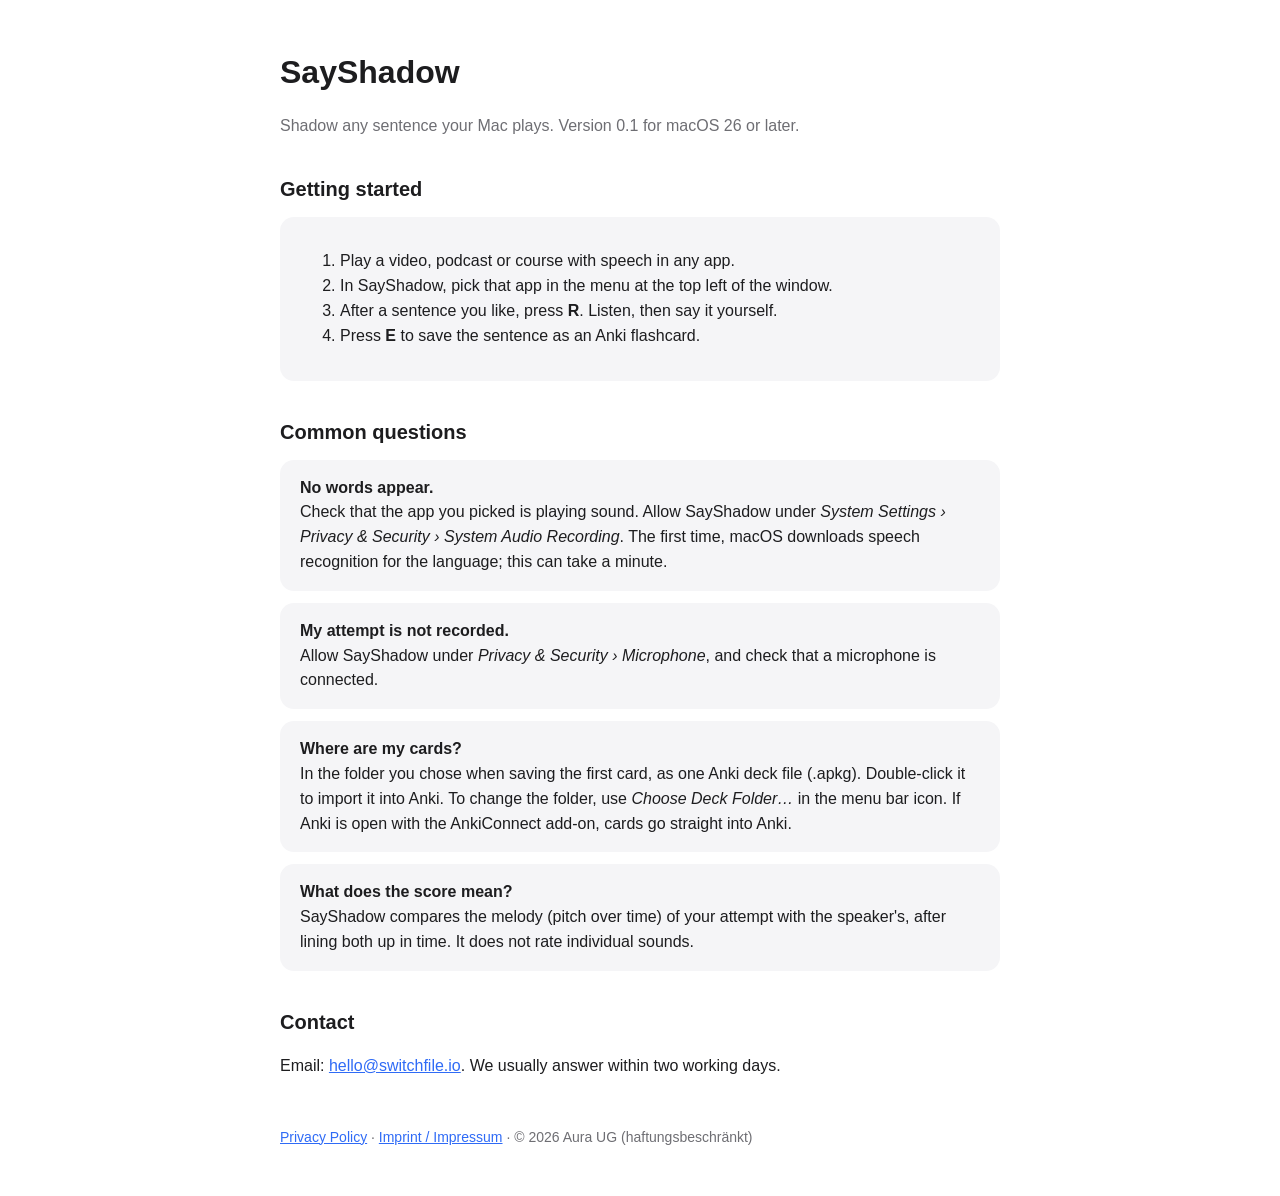
==== index.html @ d80c2fa8 "SayShadow: Support-, Datenschutz- und Impressumsseite Co-Authored-By: Claude Opus 5.5 <noreply@anthr" ====
<!doctype html>
<html lang="en"><head><meta charset="utf-8"><meta name="viewport" content="width=device-width, initial-scale=1">
<title>SayShadow – Support</title>
<style>
:root{color-scheme:light dark;--fg:#1d1d1f;--muted:#6e6e73;--bg:#fff;--card:#f5f5f7;--accent:#2f6bf6}
@media (prefers-color-scheme:dark){:root{--fg:#f5f5f7;--muted:#a1a1a6;--bg:#1c1c1e;--card:#2c2c2e;--accent:#5b8cff}}
body{margin:0;background:var(--bg);color:var(--fg);font:16px/1.55 -apple-system,BlinkMacSystemFont,"Helvetica Neue",sans-serif}
main{max-width:720px;margin:0 auto;padding:48px 20px}
h1{font-size:32px;margin:0 0 4px}h2{font-size:20px;margin:36px 0 8px}p,li{color:var(--fg)}.muted{color:var(--muted)}
.card{background:var(--card);border-radius:14px;padding:16px 20px;margin:12px 0}a{color:var(--accent)}
footer{margin-top:48px;font-size:14px;color:var(--muted)}
</style></head>
<body><main>
<h1>SayShadow</h1>
<p class="muted">Shadow any sentence your Mac plays. Version 0.1 for macOS 26 or later.</p>

<h2>Getting started</h2>
<div class="card"><ol>
<li>Play a video, podcast or course with speech in any app.</li>
<li>In SayShadow, pick that app in the menu at the top left of the window.</li>
<li>After a sentence you like, press <b>R</b>. Listen, then say it yourself.</li>
<li>Press <b>E</b> to save the sentence as an Anki flashcard.</li>
</ol></div>

<h2>Common questions</h2>
<div class="card"><b>No words appear.</b><br>Check that the app you picked is playing sound. Allow SayShadow under <i>System Settings › Privacy &amp; Security › System Audio Recording</i>. The first time, macOS downloads speech recognition for the language; this can take a minute.</div>
<div class="card"><b>My attempt is not recorded.</b><br>Allow SayShadow under <i>Privacy &amp; Security › Microphone</i>, and check that a microphone is connected.</div>
<div class="card"><b>Where are my cards?</b><br>In the folder you chose when saving the first card, as one Anki deck file (.apkg). Double-click it to import it into Anki. To change the folder, use <i>Choose Deck Folder…</i> in the menu bar icon. If Anki is open with the AnkiConnect add-on, cards go straight into Anki.</div>
<div class="card"><b>What does the score mean?</b><br>SayShadow compares the melody (pitch over time) of your attempt with the speaker's, after lining both up in time. It does not rate individual sounds.</div>

<h2>Contact</h2>
<p>Email: <a href="mailto:hello@switchfile.io">hello@switchfile.io</a>. We usually answer within two working days.</p>

<footer><a href="privacy.html">Privacy Policy</a> · <a href="imprint.html">Imprint / Impressum</a> · © 2026 Aura UG (haftungsbeschränkt)</footer>
</main></body></html>
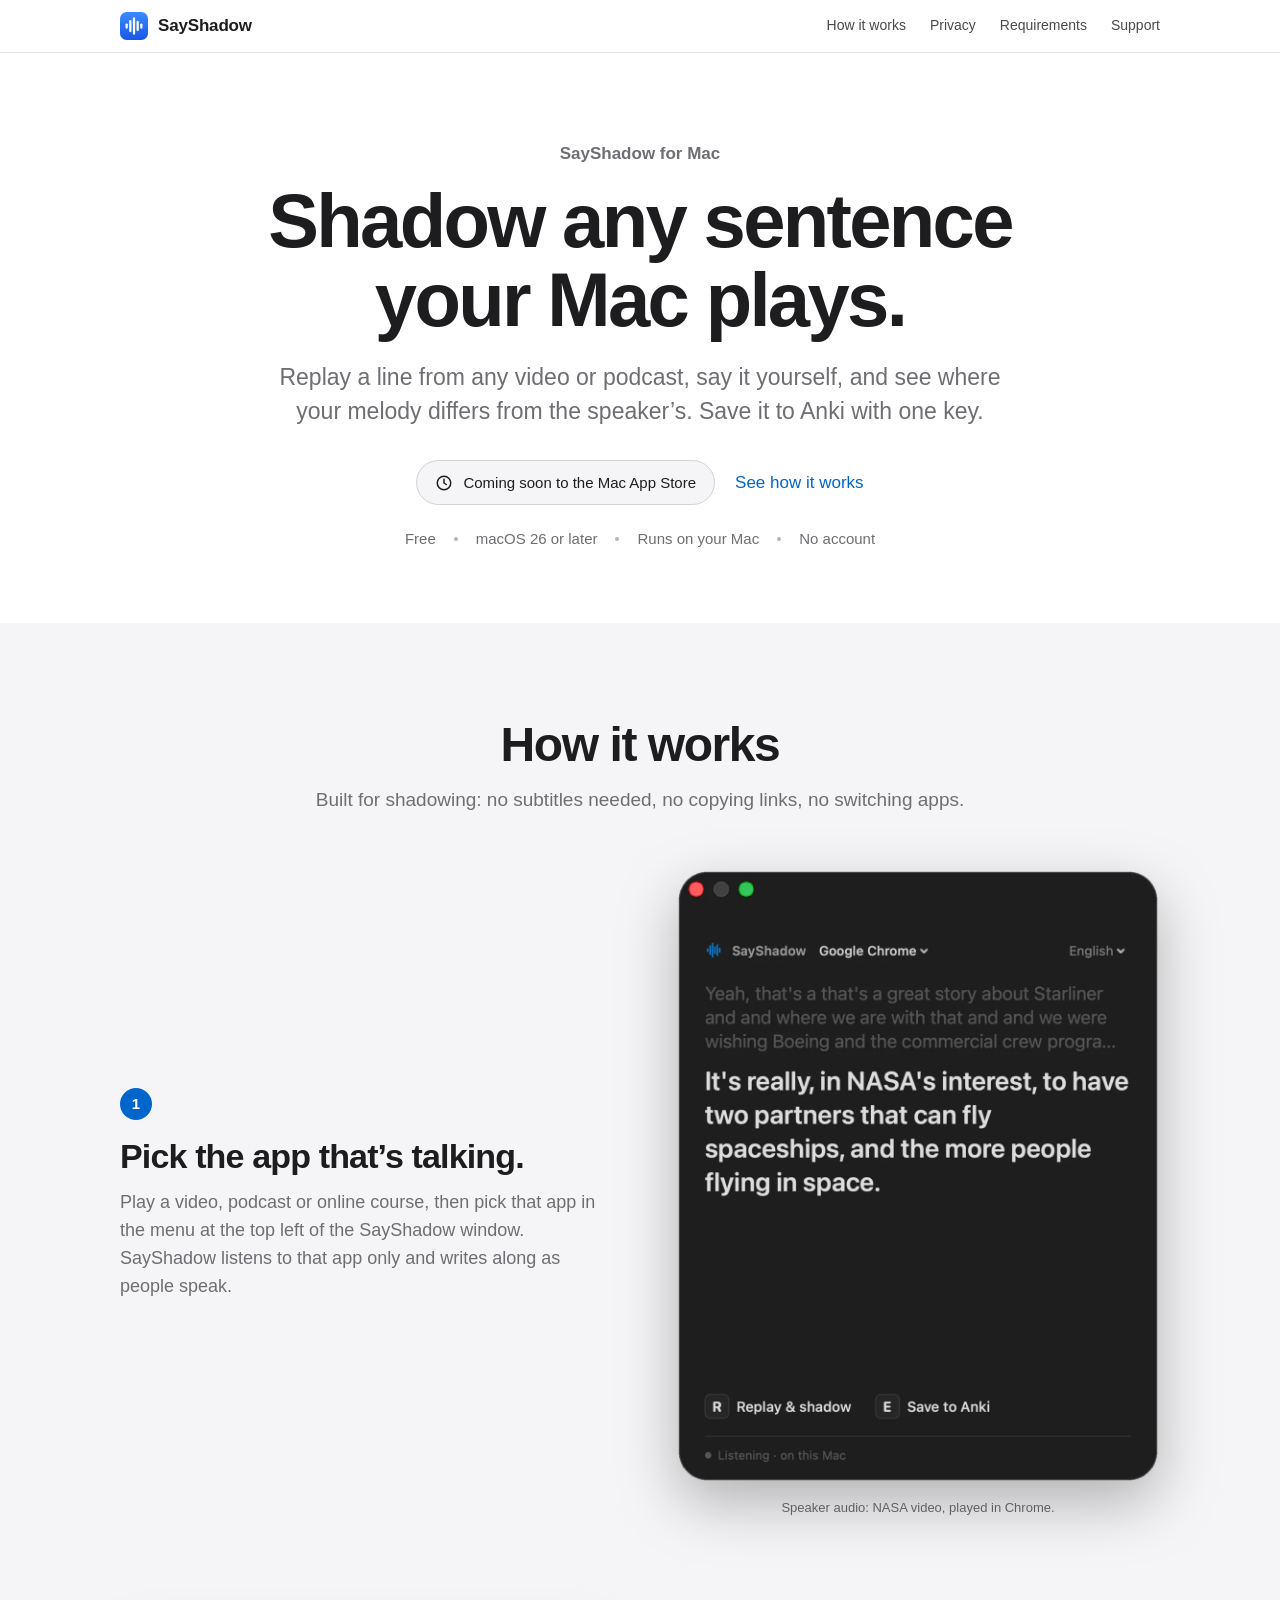
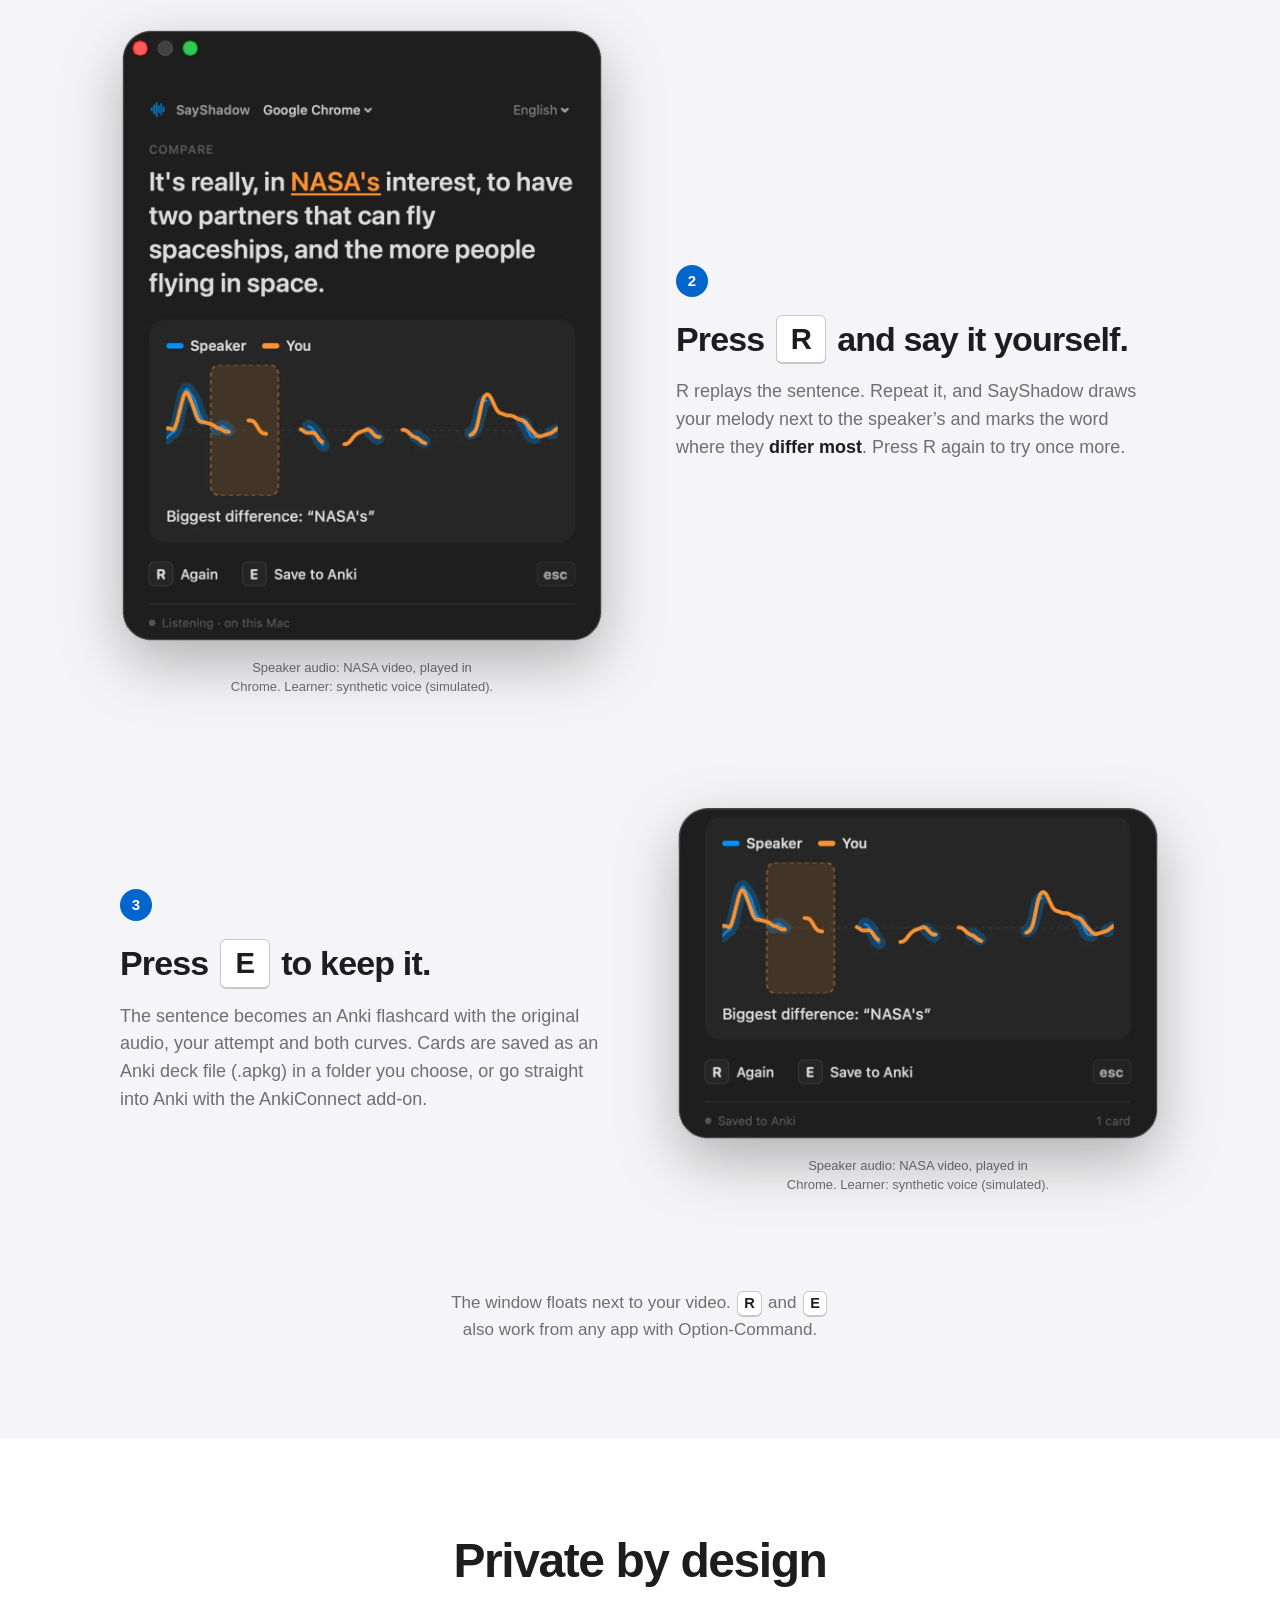
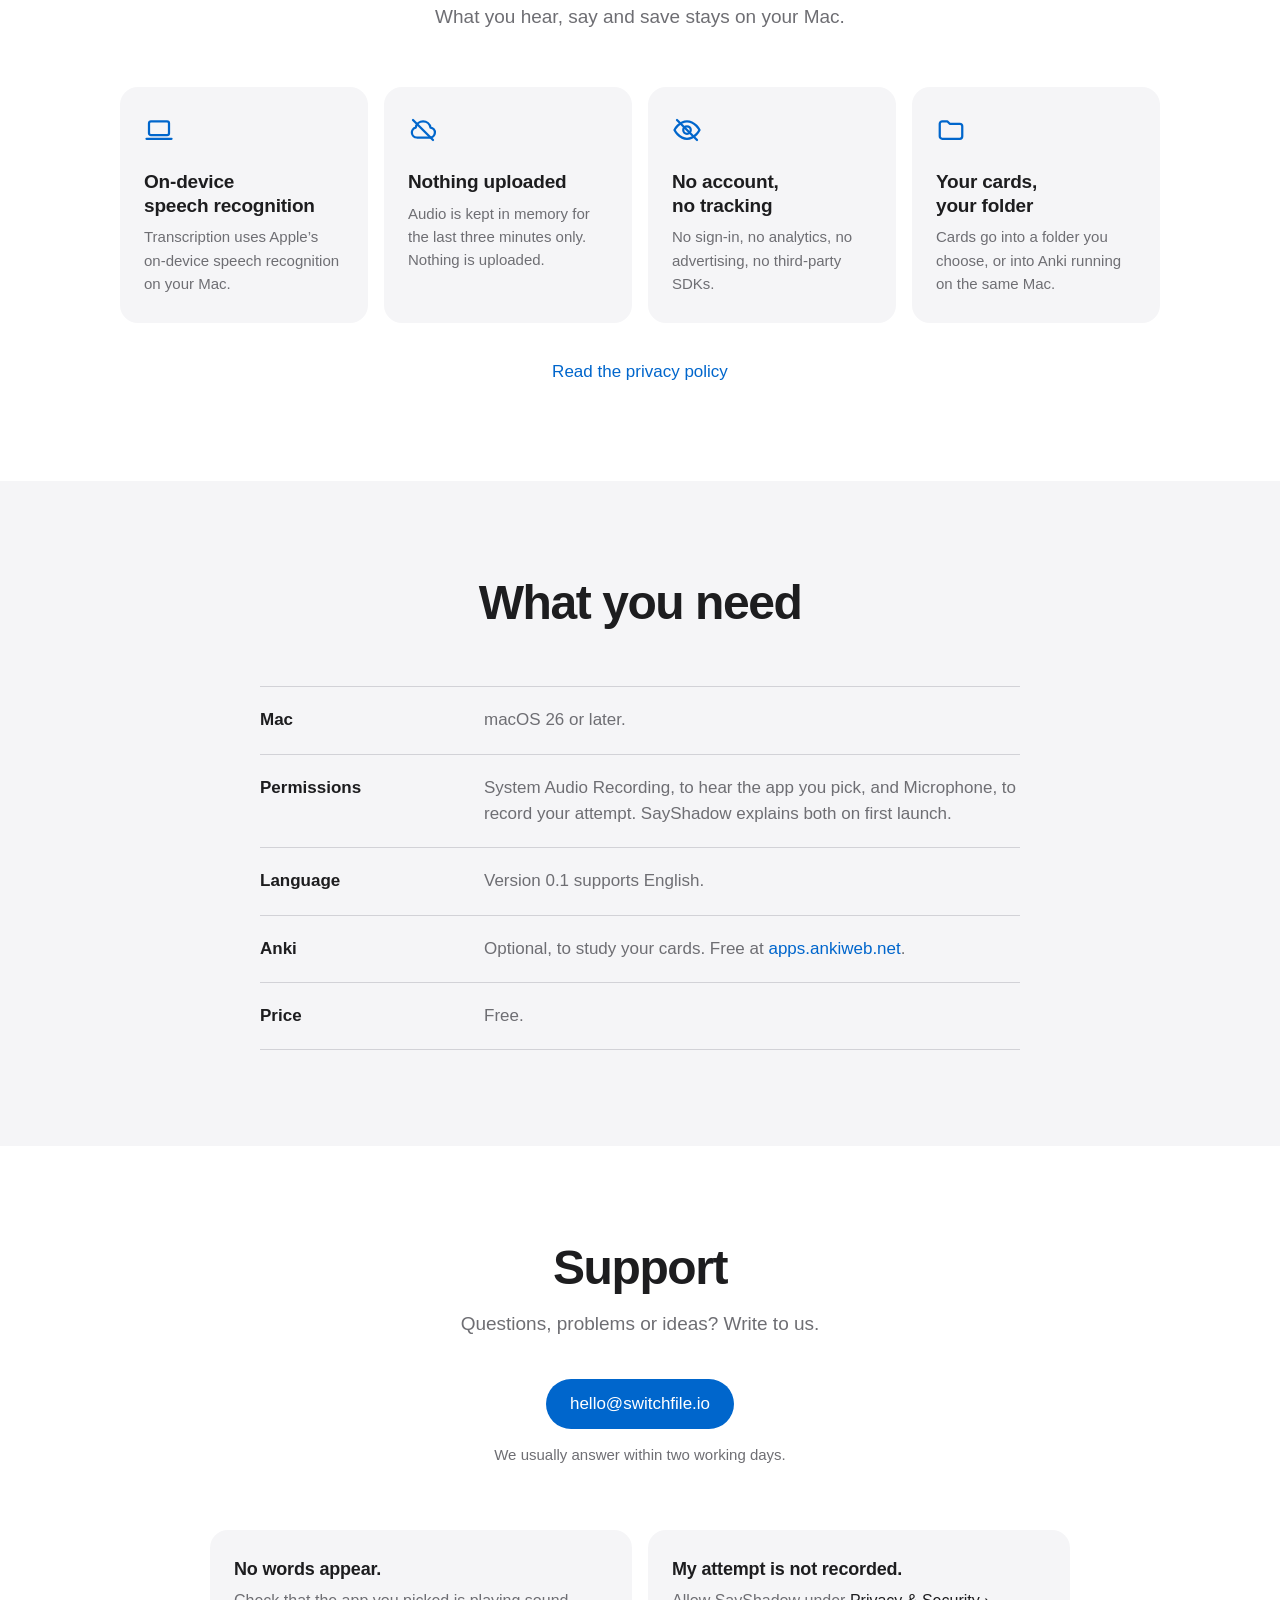
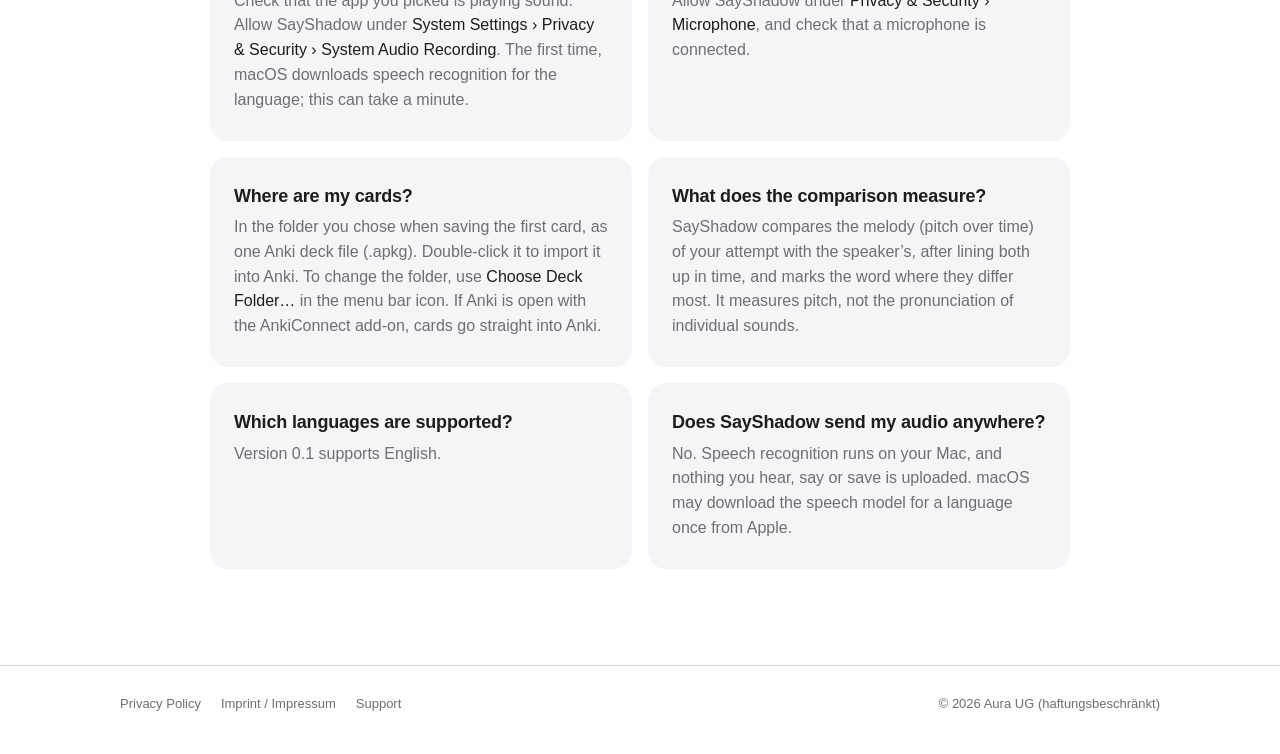
==== commit 4e1ce34a: "SayShadow: Supportseite als Landingpage überarbeitet - index.html neu: Hero mit Kernaussage, Ablauf " ====
--- a/index.html
+++ b/index.html
@@ -1,35 +1,207 @@
 <!doctype html>
-<html lang="en"><head><meta charset="utf-8"><meta name="viewport" content="width=device-width, initial-scale=1">
-<title>SayShadow – Support</title>
-<style>
-:root{color-scheme:light dark;--fg:#1d1d1f;--muted:#6e6e73;--bg:#fff;--card:#f5f5f7;--accent:#2f6bf6}
-@media (prefers-color-scheme:dark){:root{--fg:#f5f5f7;--muted:#a1a1a6;--bg:#1c1c1e;--card:#2c2c2e;--accent:#5b8cff}}
-body{margin:0;background:var(--bg);color:var(--fg);font:16px/1.55 -apple-system,BlinkMacSystemFont,"Helvetica Neue",sans-serif}
-main{max-width:720px;margin:0 auto;padding:48px 20px}
-h1{font-size:32px;margin:0 0 4px}h2{font-size:20px;margin:36px 0 8px}p,li{color:var(--fg)}.muted{color:var(--muted)}
-.card{background:var(--card);border-radius:14px;padding:16px 20px;margin:12px 0}a{color:var(--accent)}
-footer{margin-top:48px;font-size:14px;color:var(--muted)}
-</style></head>
-<body><main>
-<h1>SayShadow</h1>
-<p class="muted">Shadow any sentence your Mac plays. Version 0.1 for macOS 26 or later.</p>
-
-<h2>Getting started</h2>
-<div class="card"><ol>
-<li>Play a video, podcast or course with speech in any app.</li>
-<li>In SayShadow, pick that app in the menu at the top left of the window.</li>
-<li>After a sentence you like, press <b>R</b>. Listen, then say it yourself.</li>
-<li>Press <b>E</b> to save the sentence as an Anki flashcard.</li>
-</ol></div>
-
-<h2>Common questions</h2>
-<div class="card"><b>No words appear.</b><br>Check that the app you picked is playing sound. Allow SayShadow under <i>System Settings › Privacy &amp; Security › System Audio Recording</i>. The first time, macOS downloads speech recognition for the language; this can take a minute.</div>
-<div class="card"><b>My attempt is not recorded.</b><br>Allow SayShadow under <i>Privacy &amp; Security › Microphone</i>, and check that a microphone is connected.</div>
-<div class="card"><b>Where are my cards?</b><br>In the folder you chose when saving the first card, as one Anki deck file (.apkg). Double-click it to import it into Anki. To change the folder, use <i>Choose Deck Folder…</i> in the menu bar icon. If Anki is open with the AnkiConnect add-on, cards go straight into Anki.</div>
-<div class="card"><b>What does the score mean?</b><br>SayShadow compares the melody (pitch over time) of your attempt with the speaker's, after lining both up in time. It does not rate individual sounds.</div>
-
-<h2>Contact</h2>
-<p>Email: <a href="mailto:hello@switchfile.io">hello@switchfile.io</a>. We usually answer within two working days.</p>
-
-<footer><a href="privacy.html">Privacy Policy</a> · <a href="imprint.html">Imprint / Impressum</a> · © 2026 Aura UG (haftungsbeschränkt)</footer>
-</main></body></html>
+<html lang="en">
+<head>
+<meta charset="utf-8">
+<meta name="viewport" content="width=device-width, initial-scale=1">
+<title>SayShadow – Shadow any sentence your Mac plays</title>
+<meta name="description" content="SayShadow for Mac: replay a line from any video or podcast, say it yourself and see where your melody differs from the speaker's. Save it to Anki with one key. Free, on-device, no account.">
+<meta name="color-scheme" content="light dark">
+<meta name="theme-color" content="#ffffff" media="(prefers-color-scheme: light)">
+<meta name="theme-color" content="#000000" media="(prefers-color-scheme: dark)">
+<link rel="canonical" href="https://florainx.github.io/sayshadow/">
+<link rel="icon" type="image/svg+xml" href="data:image/svg+xml,%3Csvg xmlns='http://www.w3.org/2000/svg' viewBox='0 0 32 32'%3E%3Cdefs%3E%3ClinearGradient id='g' x1='0' y1='0' x2='0' y2='1'%3E%3Cstop offset='0' stop-color='%233b8bff'/%3E%3Cstop offset='1' stop-color='%231957e6'/%3E%3C/linearGradient%3E%3C/defs%3E%3Crect width='32' height='32' rx='7.5' fill='url(%23g)'/%3E%3Cg fill='%23fff'%3E%3Crect x='6.3' y='13' width='2.6' height='6' rx='1.3'/%3E%3Crect x='10.5' y='9' width='2.6' height='14' rx='1.3'/%3E%3Crect x='14.7' y='6' width='2.6' height='20' rx='1.3'/%3E%3Crect x='18.9' y='10' width='2.6' height='12' rx='1.3'/%3E%3Crect x='23.1' y='13' width='2.6' height='6' rx='1.3'/%3E%3C/g%3E%3C/svg%3E">
+<meta property="og:type" content="website">
+<meta property="og:site_name" content="SayShadow">
+<meta property="og:title" content="SayShadow – Shadow any sentence your Mac plays">
+<meta property="og:description" content="Replay a line from any video or podcast, say it yourself and see where your melody differs from the speaker's. Save it to Anki with one key.">
+<meta property="og:url" content="https://florainx.github.io/sayshadow/">
+<meta property="og:image" content="https://florainx.github.io/sayshadow/assets/og.jpg">
+<meta property="og:image:width" content="1200">
+<meta property="og:image:height" content="750">
+<meta property="og:image:alt" content="The SayShadow window writing along with a video played in Chrome.">
+<meta name="twitter:card" content="summary_large_image">
+<link rel="stylesheet" href="style.css">
+</head>
+<body>
+<a class="skip" href="#main">Skip to content</a>
+
+<header class="site-header">
+  <div class="wrap">
+    <a class="brand" href="./" aria-label="SayShadow home">
+      <svg viewBox="0 0 32 32" aria-hidden="true"><defs><linearGradient id="logo-g" x1="0" y1="0" x2="0" y2="1"><stop offset="0" stop-color="#3b8bff"/><stop offset="1" stop-color="#1957e6"/></linearGradient></defs><rect width="32" height="32" rx="7.5" fill="url(#logo-g)"/><g fill="#fff"><rect x="6.3" y="13" width="2.6" height="6" rx="1.3"/><rect x="10.5" y="9" width="2.6" height="14" rx="1.3"/><rect x="14.7" y="6" width="2.6" height="20" rx="1.3"/><rect x="18.9" y="10" width="2.6" height="12" rx="1.3"/><rect x="23.1" y="13" width="2.6" height="6" rx="1.3"/></g></svg>
+      SayShadow
+    </a>
+    <nav class="site-nav" aria-label="Main">
+      <a href="#how">How it works</a>
+      <a href="#privacy">Privacy</a>
+      <a href="#requirements">Requirements</a>
+      <a class="keep" href="#support">Support</a>
+    </nav>
+  </div>
+</header>
+
+<main id="main">
+  <div class="hero wrap">
+    <p class="eyebrow">SayShadow for Mac</p>
+    <h1>Shadow any sentence your Mac plays.</h1>
+    <p class="lede">Replay a line from any video or podcast, say it yourself, and see where your melody differs from the speaker’s. Save it to Anki with one key.</p>
+    <div class="hero-meta">
+      <span class="badge">
+        <svg viewBox="0 0 24 24" fill="none" stroke="currentColor" stroke-width="2" stroke-linecap="round" stroke-linejoin="round" aria-hidden="true"><circle cx="12" cy="12" r="9"/><path d="M12 7v5l3 2"/></svg>
+        Coming soon to the Mac App Store
+      </span>
+      <a href="#how">See how it works</a>
+    </div>
+    <ul class="facts" aria-label="At a glance">
+      <li>Free</li>
+      <li>macOS 26 or later</li>
+      <li>Runs on your Mac</li>
+      <li>No account</li>
+    </ul>
+  </div>
+
+  <section id="how" class="alt" aria-labelledby="how-title">
+    <div class="wrap">
+      <div class="section-head">
+        <h2 id="how-title">How it works</h2>
+        <p>Built for shadowing: no subtitles needed, no copying links, no switching apps.</p>
+      </div>
+      <ol class="steps">
+        <li class="step">
+          <div class="step-text">
+            <span class="step-num" aria-hidden="true">1</span>
+            <h3>Pick the app that’s talking.</h3>
+            <p>Play a video, podcast or online course, then pick that app in the menu at the top left of the SayShadow window. SayShadow listens to that app only and writes along as people speak.</p>
+          </div>
+          <figure class="shot">
+            <div class="frame"><img src="assets/win-transcript.webp" width="1000" height="1272" alt="SayShadow window with Google Chrome selected as the source, showing a live transcript. The current sentence reads: It’s really, in NASA’s interest, to have two partners that can fly spaceships, and the more people flying in space."></div>
+            <figcaption>Speaker audio: NASA video, played in Chrome.</figcaption>
+          </figure>
+        </li>
+        <li class="step">
+          <div class="step-text">
+            <span class="step-num" aria-hidden="true">2</span>
+            <h3>Press <kbd>R</kbd> and say it yourself.</h3>
+            <p>R replays the sentence. Repeat it, and SayShadow draws your melody next to the speaker’s and marks the word where they <strong>differ most</strong>. Press R again to try once more.</p>
+          </div>
+          <figure class="shot">
+            <div class="frame"><img src="assets/win-compare.webp" width="1000" height="1272" loading="lazy" decoding="async" alt="Compare view: the speaker’s pitch curve in blue and the learner’s in orange, drawn on top of each other. The word NASA’s is highlighted as the biggest difference."></div>
+            <figcaption>Speaker audio: NASA video, played in Chrome. Learner: synthetic voice (simulated).</figcaption>
+          </figure>
+        </li>
+        <li class="step">
+          <div class="step-text">
+            <span class="step-num" aria-hidden="true">3</span>
+            <h3>Press <kbd>E</kbd> to keep it.</h3>
+            <p>The sentence becomes an Anki flashcard with the original audio, your attempt and both curves. Cards are saved as an Anki deck file (.apkg) in a folder you choose, or go straight into Anki with the AnkiConnect add-on.</p>
+          </div>
+          <figure class="shot">
+            <div class="frame"><img src="assets/win-saved.webp" width="1000" height="688" loading="lazy" decoding="async" alt="Lower part of the compare view after pressing E: both pitch curves, the keys Again and Save to Anki, and the status line Saved to Anki, 1 card."></div>
+            <figcaption>Speaker audio: NASA video, played in Chrome. Learner: synthetic voice (simulated).</figcaption>
+          </figure>
+        </li>
+      </ol>
+      <p class="tip">The window floats next to your video. <kbd>R</kbd> and <kbd>E</kbd> also work from any app with <span class="nowrap">Option-Command</span>.</p>
+    </div>
+  </section>
+
+  <section id="privacy" aria-labelledby="privacy-title">
+    <div class="wrap">
+      <div class="section-head">
+        <h2 id="privacy-title">Private by design</h2>
+        <p>What you hear, say and save stays on your Mac.</p>
+      </div>
+      <div class="grid">
+        <div class="card">
+          <svg viewBox="0 0 24 24" fill="none" stroke="currentColor" stroke-width="1.8" stroke-linecap="round" stroke-linejoin="round" aria-hidden="true"><rect x="4" y="5" width="16" height="11" rx="1.5"/><path d="M2 19h20"/></svg>
+          <h3>On-device speech recognition</h3>
+          <p>Transcription uses Apple’s on-device speech recognition on your Mac.</p>
+        </div>
+        <div class="card">
+          <svg viewBox="0 0 24 24" fill="none" stroke="currentColor" stroke-width="1.8" stroke-linecap="round" stroke-linejoin="round" aria-hidden="true"><path d="M7 18h10.5a4 4 0 0 0 .5-7.97A6 6 0 0 0 6.2 10.1 4 4 0 0 0 7 18z"/><path d="M4 4l16 16"/></svg>
+          <h3>Nothing uploaded</h3>
+          <p>Audio is kept in memory for the last three minutes only. Nothing is uploaded.</p>
+        </div>
+        <div class="card">
+          <svg viewBox="0 0 24 24" fill="none" stroke="currentColor" stroke-width="1.8" stroke-linecap="round" stroke-linejoin="round" aria-hidden="true"><path d="M2 12s3.5-7 10-7 10 7 10 7-3.5 7-10 7S2 12 2 12z"/><circle cx="12" cy="12" r="3"/><path d="M4 4l16 16"/></svg>
+          <h3>No account, no tracking</h3>
+          <p>No sign-in, no analytics, no advertising, no third-party SDKs.</p>
+        </div>
+        <div class="card">
+          <svg viewBox="0 0 24 24" fill="none" stroke="currentColor" stroke-width="1.8" stroke-linecap="round" stroke-linejoin="round" aria-hidden="true"><path d="M3 7a2 2 0 0 1 2-2h4l2 2h8a2 2 0 0 1 2 2v8a2 2 0 0 1-2 2H5a2 2 0 0 1-2-2z"/></svg>
+          <h3>Your cards, your folder</h3>
+          <p>Cards go into a folder you choose, or into Anki running on the same Mac.</p>
+        </div>
+      </div>
+      <p class="more"><a href="privacy.html">Read the privacy policy</a></p>
+    </div>
+  </section>
+
+  <section id="requirements" class="alt" aria-labelledby="req-title">
+    <div class="wrap">
+      <div class="section-head">
+        <h2 id="req-title">What you need</h2>
+      </div>
+      <dl class="specs">
+        <div><dt>Mac</dt><dd>macOS 26 or later.</dd></div>
+        <div><dt>Permissions</dt><dd>System Audio Recording, to hear the app you pick, and Microphone, to record your attempt. SayShadow explains both on first launch.</dd></div>
+        <div><dt>Language</dt><dd>Version 0.1 supports English.</dd></div>
+        <div><dt>Anki</dt><dd>Optional, to study your cards. Free at <a href="https://apps.ankiweb.net/">apps.ankiweb.net</a>.</dd></div>
+        <div><dt>Price</dt><dd>Free.</dd></div>
+      </dl>
+    </div>
+  </section>
+
+  <section id="support" aria-labelledby="support-title">
+    <div class="wrap">
+      <div class="section-head">
+        <h2 id="support-title">Support</h2>
+        <p>Questions, problems or ideas? Write to us.</p>
+      </div>
+      <div class="contact">
+        <a class="button" href="mailto:hello@switchfile.io?subject=SayShadow">hello@switchfile.io</a>
+        <p>We usually answer within two working days.</p>
+      </div>
+      <h2 class="visually-hidden" id="faq-title">Common questions</h2>
+      <div class="faq" role="list" aria-labelledby="faq-title">
+        <div class="card" role="listitem">
+          <h3>No words appear.</h3>
+          <p>Check that the app you picked is playing sound. Allow SayShadow under <i>System Settings › Privacy &amp; Security › System Audio Recording</i>. The first time, macOS downloads speech recognition for the language; this can take a minute.</p>
+        </div>
+        <div class="card" role="listitem">
+          <h3>My attempt is not recorded.</h3>
+          <p>Allow SayShadow under <i>Privacy &amp; Security › Microphone</i>, and check that a microphone is connected.</p>
+        </div>
+        <div class="card" role="listitem">
+          <h3>Where are my cards?</h3>
+          <p>In the folder you chose when saving the first card, as one Anki deck file (.apkg). Double-click it to import it into Anki. To change the folder, use <i>Choose Deck Folder…</i> in the menu bar icon. If Anki is open with the AnkiConnect add-on, cards go straight into Anki.</p>
+        </div>
+        <div class="card" role="listitem">
+          <h3>What does the comparison measure?</h3>
+          <p>SayShadow compares the melody (pitch over time) of your attempt with the speaker’s, after lining both up in time, and marks the word where they differ most. It measures pitch, not the pronunciation of individual sounds.</p>
+        </div>
+        <div class="card" role="listitem">
+          <h3>Which languages are supported?</h3>
+          <p>Version 0.1 supports English.</p>
+        </div>
+        <div class="card" role="listitem">
+          <h3>Does SayShadow send my audio anywhere?</h3>
+          <p>No. Speech recognition runs on your Mac, and nothing you hear, say or save is uploaded. macOS may download the speech model for a language once from Apple.</p>
+        </div>
+      </div>
+    </div>
+  </section>
+</main>
+
+<footer class="site-footer">
+  <div class="wrap">
+    <nav aria-label="Legal">
+      <a href="privacy.html">Privacy Policy</a>
+      <a href="imprint.html">Imprint / Impressum</a>
+      <a href="#support">Support</a>
+    </nav>
+    <p>© 2026 Aura UG (haftungsbeschränkt)</p>
+  </div>
+</footer>
+</body>
+</html>
--- a/style.css
+++ b/style.css
@@ -0,0 +1,208 @@
+/* SayShadow – gemeinsames Stylesheet für Support, Datenschutz und Impressum */
+
+:root {
+  color-scheme: light dark;
+  --bg: #ffffff;
+  --surface: #f5f5f7;
+  --card: #ffffff;
+  --fg: #1d1d1f;
+  --muted: #6e6e73;
+  --line: #d2d2d7;
+  --accent: #0066cc;
+  --key-bg: #ffffff;
+  --key-line: #c7c7cc;
+  --shadow: 0 24px 48px -16px rgba(0, 0, 0, .28), 0 8px 16px -8px rgba(0, 0, 0, .18);
+  --radius: 18px;
+  --wrap: 1080px;
+  --gutter: 20px;
+}
+
+@media (prefers-color-scheme: dark) {
+  :root {
+    --bg: #000000;
+    --surface: #111113;
+    --card: #1c1c1e;
+    --fg: #f5f5f7;
+    --muted: #a1a1a6;
+    --line: #38383a;
+    --accent: #2997ff;
+    --key-bg: #2c2c2e;
+    --key-line: #48484a;
+    --shadow: 0 24px 48px -16px rgba(0, 0, 0, .9), 0 0 0 1px rgba(255, 255, 255, .04);
+  }
+}
+
+*, *::before, *::after { box-sizing: border-box; }
+
+html { -webkit-text-size-adjust: 100%; scroll-behavior: smooth; scroll-padding-top: 72px; }
+@media (prefers-reduced-motion: reduce) { html { scroll-behavior: auto; } }
+
+body {
+  margin: 0;
+  background: var(--bg);
+  color: var(--fg);
+  font: 17px/1.55 -apple-system, BlinkMacSystemFont, "SF Pro Text", "Segoe UI", Roboto, "Helvetica Neue", Arial, sans-serif;
+  -webkit-font-smoothing: antialiased;
+  text-rendering: optimizeLegibility;
+}
+/* Fußzeile auch auf kurzen Seiten (Impressum) unten halten */
+body { min-height: 100vh; display: flex; flex-direction: column; }
+body > main { flex: 1 0 auto; }
+.legal { width: 100%; }
+
+img { max-width: 100%; height: auto; display: block; }
+a { color: var(--accent); text-decoration: none; }
+a:hover { text-decoration: underline; }
+a:focus-visible, summary:focus-visible { outline: 2px solid var(--accent); outline-offset: 3px; border-radius: 4px; }
+
+h1, h2, h3 { margin: 0; letter-spacing: -0.02em; line-height: 1.1; text-wrap: balance; }
+.lede, .section-head p, .tip, .shot figcaption { text-wrap: balance; }
+p { margin: 0; }
+
+.wrap { max-width: var(--wrap); margin: 0 auto; padding: 0 var(--gutter); }
+.muted { color: var(--muted); }
+.nowrap { white-space: nowrap; }
+.visually-hidden { position: absolute; width: 1px; height: 1px; margin: -1px; padding: 0; overflow: hidden; clip: rect(0 0 0 0); white-space: nowrap; border: 0; }
+
+.skip {
+  position: absolute; left: 12px; top: -60px; z-index: 10;
+  background: var(--fg); color: var(--bg); padding: 8px 14px; border-radius: 8px;
+}
+.skip:focus { top: 12px; }
+
+/* Kopfzeile */
+.site-header {
+  position: sticky; top: 0; z-index: 5;
+  background: color-mix(in srgb, var(--bg) 80%, transparent);
+  -webkit-backdrop-filter: saturate(180%) blur(20px);
+  backdrop-filter: saturate(180%) blur(20px);
+  border-bottom: 1px solid color-mix(in srgb, var(--line) 60%, transparent);
+}
+.site-header .wrap { display: flex; align-items: center; justify-content: space-between; height: 52px; gap: 16px; }
+.brand { display: inline-flex; align-items: center; gap: 10px; color: var(--fg); font-weight: 600; font-size: 17px; letter-spacing: -0.01em; }
+.brand:hover { text-decoration: none; }
+.brand svg { width: 28px; height: 28px; flex: none; }
+.site-nav { display: flex; gap: 24px; font-size: 14px; }
+.site-nav a { color: var(--fg); opacity: .8; }
+.site-nav a:hover { opacity: 1; text-decoration: none; }
+
+/* Hero */
+.hero { text-align: center; padding-top: 88px; padding-bottom: 72px; }
+.eyebrow { font-size: 17px; font-weight: 600; color: var(--muted); margin-bottom: 14px; }
+.hero h1 { font-size: clamp(40px, 7.2vw, 76px); font-weight: 700; letter-spacing: -0.035em; line-height: 1.04; max-width: 13em; margin: 0 auto; }
+.hero .lede { font-size: clamp(19px, 2.3vw, 23px); line-height: 1.45; color: var(--muted); max-width: 34em; margin: 22px auto 0; }
+.hero-meta { display: flex; flex-wrap: wrap; justify-content: center; align-items: center; gap: 12px 20px; margin-top: 32px; }
+.badge {
+  display: inline-flex; align-items: center; gap: 10px;
+  padding: 10px 18px; border-radius: 999px;
+  background: var(--surface); border: 1px solid var(--line);
+  font-size: 15px; font-weight: 500;
+}
+.badge svg { width: 18px; height: 18px; flex: none; }
+.facts { display: flex; flex-wrap: wrap; justify-content: center; gap: 6px 18px; margin: 22px 0 0; padding: 0; list-style: none; font-size: 15px; color: var(--muted); }
+.facts li { display: inline-flex; align-items: center; gap: 6px; }
+.facts li + li::before { content: ""; width: 4px; height: 4px; border-radius: 50%; background: currentColor; opacity: .5; margin-right: 12px; }
+
+/* Abschnitte */
+section { padding: 96px 0; }
+.alt { background: var(--surface); }
+.section-head { text-align: center; max-width: 40em; margin: 0 auto 56px; }
+.section-head h2 { font-size: clamp(32px, 4.6vw, 48px); font-weight: 700; letter-spacing: -0.03em; }
+.section-head p { font-size: 19px; color: var(--muted); margin-top: 14px; }
+
+/* Ablauf in drei Schritten */
+.steps { list-style: none; margin: 0; padding: 0; display: grid; gap: 112px; }
+.step { display: grid; grid-template-columns: 1fr 1fr; align-items: center; gap: 72px; }
+.step:nth-child(even) .step-text { order: 2; }
+.step-num {
+  display: inline-grid; place-items: center; width: 32px; height: 32px; border-radius: 50%;
+  background: var(--accent); color: #fff; font-size: 15px; font-weight: 600; margin-bottom: 18px;
+}
+@media (prefers-color-scheme: dark) { .step-num { color: #000; } }
+.step h3 { font-size: clamp(26px, 3.2vw, 34px); font-weight: 700; letter-spacing: -0.025em; }
+.step-text p { margin-top: 14px; font-size: 18px; color: var(--muted); max-width: 30em; }
+.step-text p strong { color: var(--fg); font-weight: 600; }
+.shot { margin: 0; }
+/* Schatten über filter, damit er den runden Fensterecken (Alpha) folgt */
+.frame { max-width: 480px; margin: 0 auto; filter: drop-shadow(0 22px 30px rgba(0, 0, 0, .28)); }
+.shot img { width: 100%; }
+.shot figcaption { font-size: 13px; line-height: 1.45; color: var(--muted); text-align: center; margin: 18px auto 0; max-width: 30em; }
+.tip { margin: 96px auto 0; max-width: 40em; text-align: center; font-size: 17px; color: var(--muted); }
+
+kbd {
+  display: inline-block; min-width: 1.7em; padding: 0 .4em; margin: 0 .1em;
+  font: 600 .86em/1.6 -apple-system, BlinkMacSystemFont, "SF Pro Text", "Segoe UI", Roboto, sans-serif;
+  text-align: center; color: var(--fg);
+  background: var(--key-bg); border: 1px solid var(--key-line); border-bottom-width: 2px; border-radius: 6px;
+  vertical-align: .06em;
+}
+
+/* Datenschutz-Karten und Anforderungen */
+.grid { display: grid; grid-template-columns: repeat(4, 1fr); gap: 16px; }
+.card { background: var(--surface); border-radius: var(--radius); padding: 28px 24px; }
+.alt .card { background: var(--card); }
+.card svg { width: 30px; height: 30px; color: var(--accent); margin-bottom: 16px; }
+.card h3 { font-size: 19px; font-weight: 600; letter-spacing: -0.01em; line-height: 1.25; }
+.card p { margin-top: 8px; font-size: 15px; color: var(--muted); }
+.more { text-align: center; margin-top: 36px; font-size: 17px; }
+
+.specs { max-width: 760px; margin: 0 auto; border-top: 1px solid var(--line); }
+.specs div { display: grid; grid-template-columns: 200px 1fr; gap: 24px; padding: 20px 0; border-bottom: 1px solid var(--line); }
+.specs dt { font-weight: 600; }
+.specs dd { margin: 0; color: var(--muted); }
+
+/* Support und FAQ */
+.contact { text-align: center; margin: -16px auto 64px; }
+.button {
+  display: inline-block; padding: 12px 24px; border-radius: 999px;
+  background: var(--accent); color: #fff; font-size: 17px; font-weight: 500;
+}
+@media (prefers-color-scheme: dark) { .button { color: #000; } }
+.button:hover { text-decoration: none; filter: brightness(1.08); }
+.contact p { margin-top: 14px; font-size: 15px; color: var(--muted); }
+.faq { max-width: 860px; margin: 0 auto; display: grid; grid-template-columns: 1fr 1fr; gap: 16px; }
+.faq .card h3 { font-size: 18px; }
+.faq .card p { font-size: 16px; line-height: 1.55; }
+.faq i { font-style: normal; color: var(--fg); }
+
+/* Fußzeile */
+.site-footer { border-top: 1px solid var(--line); padding: 28px 0 40px; font-size: 13px; color: var(--muted); }
+.site-footer .wrap { display: flex; flex-wrap: wrap; justify-content: space-between; gap: 12px 24px; }
+.site-footer nav { display: flex; flex-wrap: wrap; gap: 8px 20px; }
+.site-footer a { color: var(--muted); }
+.site-footer a:hover { color: var(--fg); }
+
+/* Rechtstexte (Datenschutz, Impressum) */
+.legal { max-width: 720px; margin: 0 auto; padding: 64px var(--gutter) 88px; }
+.legal h1 { font-size: clamp(34px, 5vw, 44px); font-weight: 700; letter-spacing: -0.03em; margin-bottom: 12px; }
+.legal h2 { font-size: 21px; font-weight: 600; letter-spacing: -0.015em; margin: 40px 0 10px; }
+.legal p, .legal ul { margin: 0 0 14px; line-height: 1.6; }
+.legal ul { padding-left: 1.2em; }
+.legal li { margin-bottom: 8px; }
+
+@media (max-width: 960px) {
+  .grid { grid-template-columns: 1fr 1fr; }
+}
+
+@media (max-width: 760px) {
+  :root { --gutter: 16px; }
+  body { font-size: 16px; }
+  .site-nav a:not(.keep) { display: none; }
+  .hero { padding-top: 56px; padding-bottom: 48px; }
+  .facts { gap: 6px 16px; }
+  .facts li + li::before { display: none; }
+  section { padding: 64px 0; }
+  .section-head { margin-bottom: 40px; }
+  .steps { gap: 72px; }
+  .step { grid-template-columns: 1fr; gap: 28px; }
+  .step:nth-child(even) .step-text { order: 0; }
+  .step-text p { font-size: 17px; }
+  .frame { max-width: 400px; }
+  .tip { margin-top: 64px; }
+  .grid, .faq { grid-template-columns: 1fr; }
+  .card { padding: 24px 20px; }
+  .specs div { grid-template-columns: 1fr; gap: 4px; padding: 16px 0; }
+  .contact { margin-top: -8px; }
+  .site-footer .wrap { flex-direction: column; }
+  .legal { padding-top: 40px; }
+}
